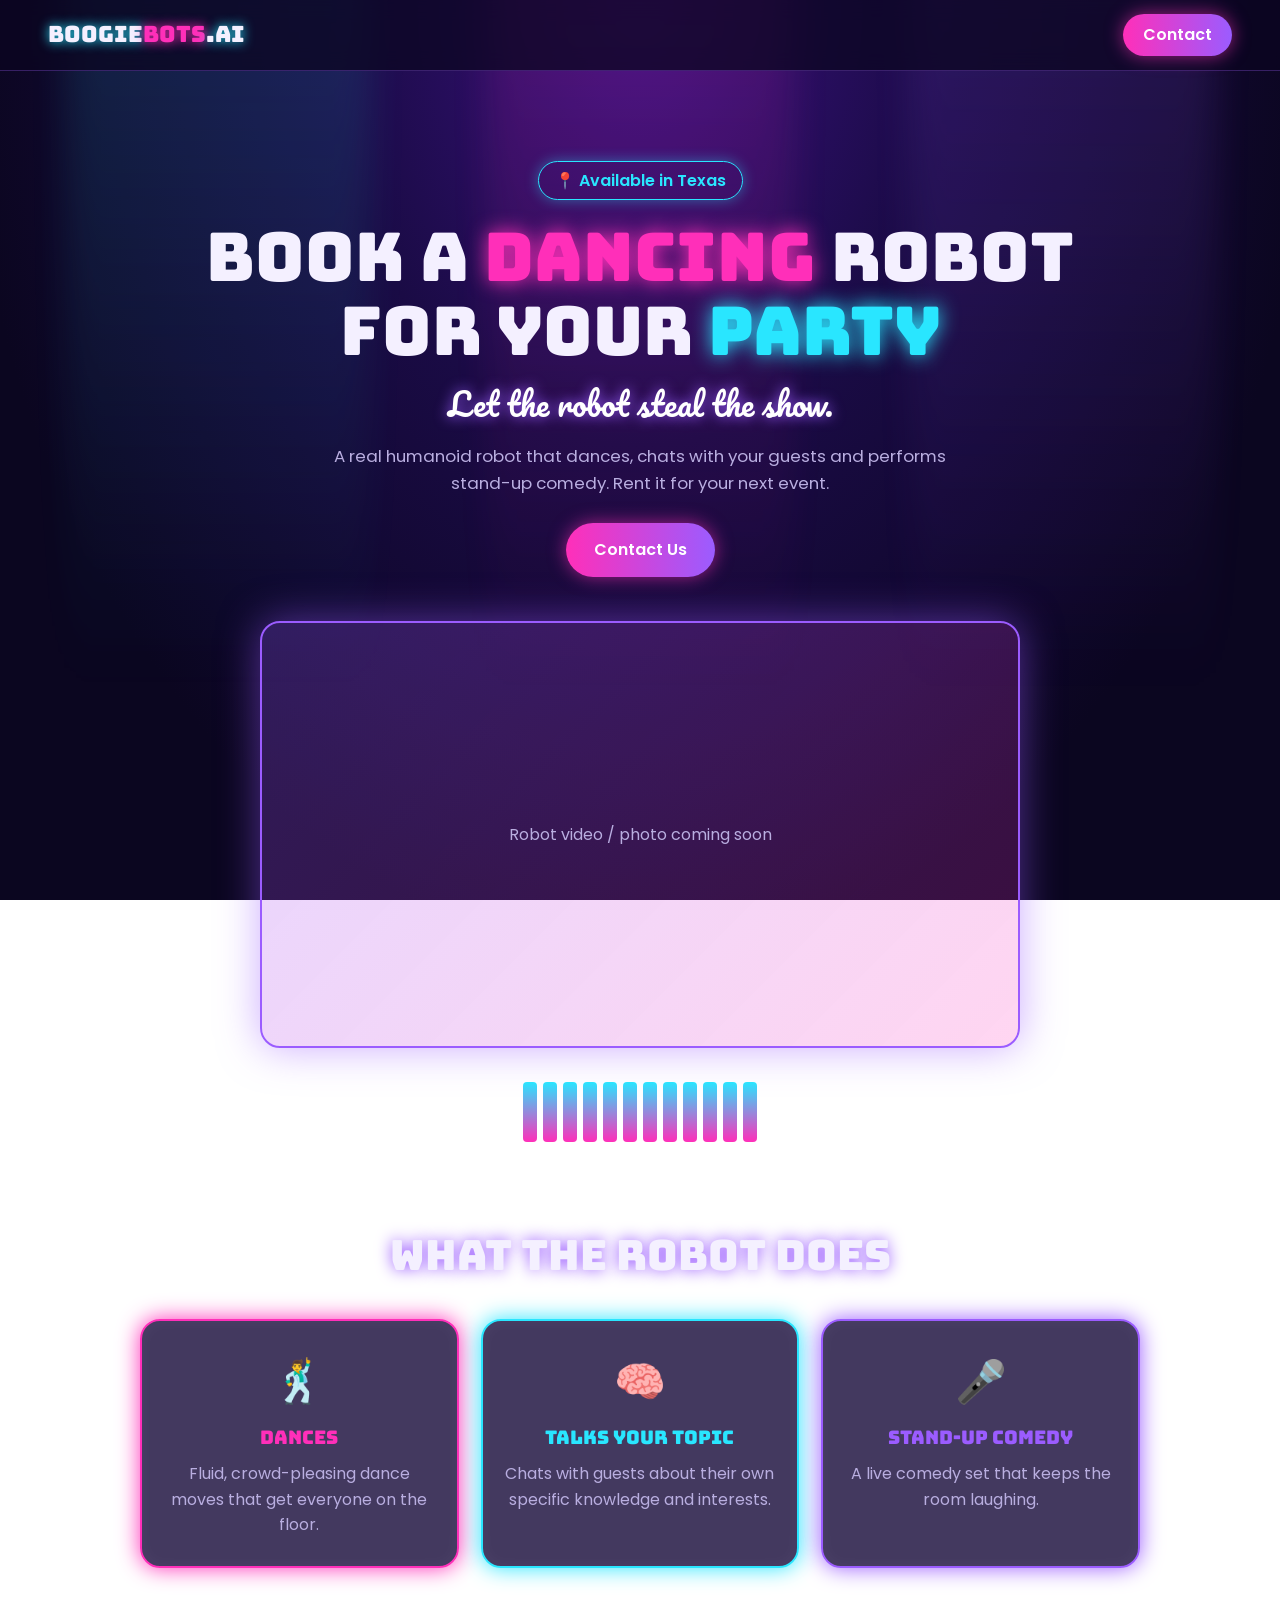
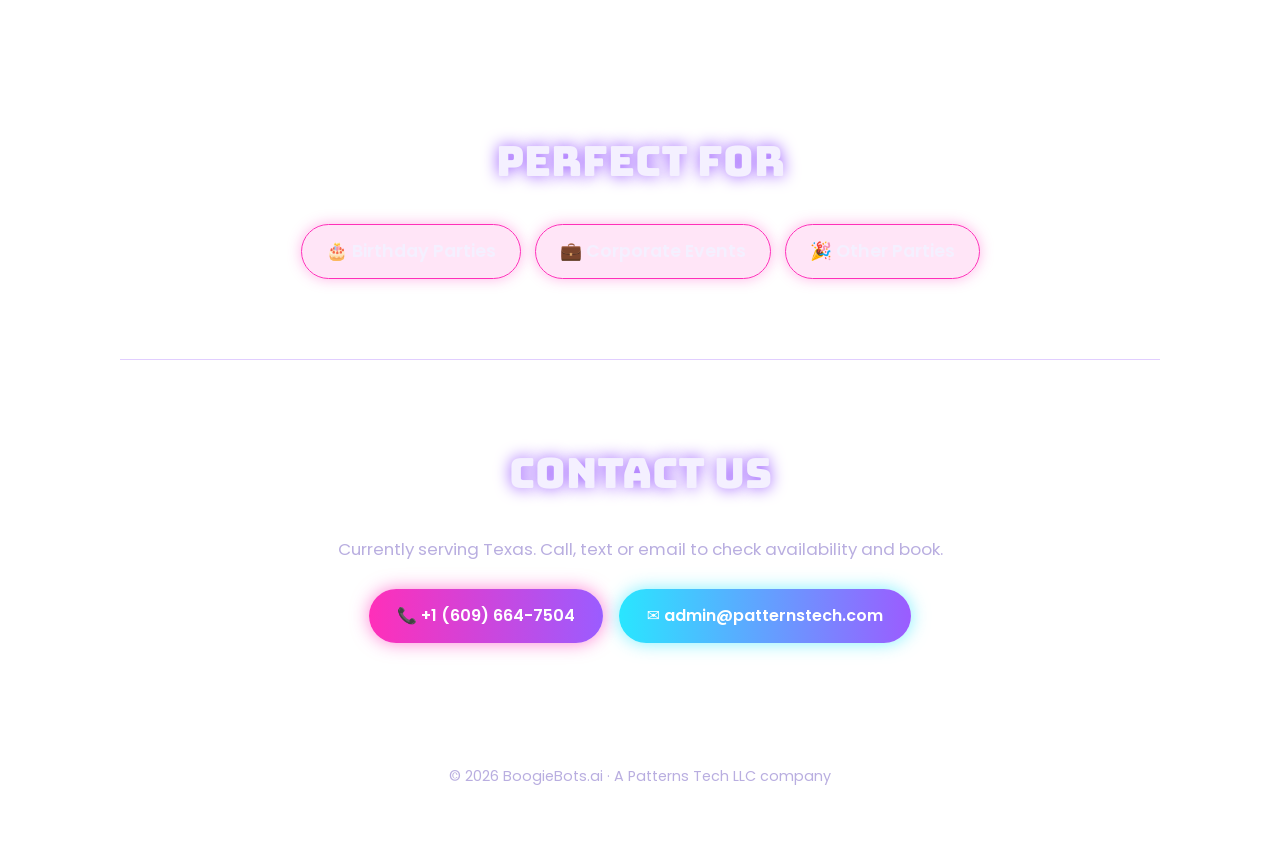
==== index.html @ 760fd8d2 "Initial BoogieBots.ai landing page Co-authored-by: Copilot <223556219+Copilot@users.noreply.github.c" ====
<!DOCTYPE html>
<html lang="en">
<head>
  <meta charset="utf-8">
  <meta name="viewport" content="width=device-width, initial-scale=1">
  <title>BoogieBots.ai | Dancing Robot Rentals in Texas</title>
  <meta name="description" content="Rent a dancing, talking, stand-up comedy robot for birthday parties, corporate events and other parties in Texas.">
  <meta name="theme-color" content="#0b0620">
  <link rel="preconnect" href="https://fonts.googleapis.com">
  <link rel="preconnect" href="https://fonts.gstatic.com" crossorigin>
  <link href="https://fonts.googleapis.com/css2?family=Bungee&family=Pacifico&family=Poppins:wght@400;600&display=swap" rel="stylesheet">
  <link rel="stylesheet" href="css/styles.css">
</head>
<body>
  <div class="beams" aria-hidden="true"><span></span><span></span><span></span></div>

  <header class="topbar">
    <a class="logo" href="#top">Boogie<span>Bots</span>.ai</a>
    <a class="btn btn-small" href="#contact">Contact</a>
  </header>

  <main id="top">
    <section class="hero">
      <p class="badge">&#128205; Available in Texas</p>
      <h1>Book a <span class="glow-pink">Dancing</span> Robot for Your <span class="glow-cyan">Party</span></h1>
      <p class="script">Let the robot steal the show.</p>
      <p class="sub">A real humanoid robot that dances, chats with your guests and performs stand-up comedy. Rent it for your next event.</p>
      <a class="btn" href="#contact">Contact Us</a>

      <div class="media-frame" id="hero-media">
        <div class="placeholder">Robot video / photo coming soon</div>
      </div>
      <div class="eq" aria-hidden="true"><i></i><i></i><i></i><i></i><i></i><i></i><i></i><i></i><i></i><i></i><i></i><i></i></div>
    </section>

    <section class="section" id="features">
      <h2>What the Robot Does</h2>
      <div class="cards">
        <article class="card pink">
          <div class="icon">&#128378;</div>
          <h3>Dances</h3>
          <p>Fluid, crowd-pleasing dance moves that get everyone on the floor.</p>
        </article>
        <article class="card cyan">
          <div class="icon">&#129504;</div>
          <h3>Talks Your Topic</h3>
          <p>Chats with guests about their own specific knowledge and interests.</p>
        </article>
        <article class="card purple">
          <div class="icon">&#127908;</div>
          <h3>Stand-Up Comedy</h3>
          <p>A live comedy set that keeps the room laughing.</p>
        </article>
      </div>
    </section>

    <section class="section" id="events">
      <h2>Perfect For</h2>
      <ul class="pills">
        <li>&#127874; Birthday Parties</li>
        <li>&#128188; Corporate Events</li>
        <li>&#127881; Other Parties</li>
      </ul>
    </section>

    <!-- Future sections: remove "hidden" to enable -->
    <section class="section" id="videos" hidden>
      <h2>Videos</h2>
    </section>
    <section class="section" id="gallery" hidden>
      <h2>Gallery</h2>
    </section>
    <section class="section" id="packages" hidden>
      <h2>Packages</h2>
    </section>

    <section class="section contact" id="contact">
      <h2>Contact Us</h2>
      <p class="sub">Currently serving Texas. Call, text or email to check availability and book.</p>
      <div class="contact-links">
        <a class="btn" href="tel:+16096647504">&#128222; +1 (609) 664-7504</a>
        <a class="btn btn-alt" href="mailto:admin@patternstech.com">&#9993;&#65039; admin@patternstech.com</a>
      </div>
    </section>
  </main>

  <footer>
    <p>&copy; <span id="year">2026</span> BoogieBots.ai &middot; A Patterns Tech LLC company</p>
  </footer>
  <script src="js/main.js"></script>
</body>
</html>
---- css/styles.css ----
:root {
  --bg: #0b0620;
  --bg2: #1a0b45;
  --pink: #ff2fb9;
  --cyan: #29e6ff;
  --purple: #9b5cff;
  --text: #f4f0ff;
  --muted: #b9aee0;
}
* { box-sizing: border-box; }
html { scroll-behavior: smooth; }
body {
  margin: 0;
  font-family: "Poppins", system-ui, sans-serif;
  color: var(--text);
  background: radial-gradient(ellipse at 50% 0%, #3a1180 0%, var(--bg2) 35%, var(--bg) 75%) fixed;
  line-height: 1.6;
  overflow-x: hidden;
}
[hidden] { display: none !important; }
a { color: inherit; }

.beams { position: fixed; inset: 0; pointer-events: none; z-index: 0; overflow: hidden; }
.beams span {
  position: absolute; top: -20%; width: 24vw; height: 140%;
  background: linear-gradient(180deg, rgba(41,230,255,.25), transparent 70%);
  filter: blur(18px); transform-origin: top center; opacity: .6;
  animation: sweep 7s ease-in-out infinite alternate;
}
.beams span:nth-child(1) { left: 5%; }
.beams span:nth-child(2) { left: 38%; background: linear-gradient(180deg, rgba(255,47,185,.28), transparent 70%); animation-delay: -2s; }
.beams span:nth-child(3) { right: 5%; background: linear-gradient(180deg, rgba(155,92,255,.3), transparent 70%); animation-delay: -4s; }
@keyframes sweep { from { transform: rotate(-18deg); } to { transform: rotate(18deg); } }

.topbar, main, footer { position: relative; z-index: 1; }
.topbar {
  display: flex; justify-content: space-between; align-items: center;
  padding: 14px clamp(16px, 5vw, 48px);
  position: sticky; top: 0; z-index: 10;
  background: rgba(11, 6, 32, .75); backdrop-filter: blur(10px);
  border-bottom: 1px solid rgba(155, 92, 255, .3);
}
.logo { font-family: "Bungee", sans-serif; font-size: 1.4rem; text-decoration: none; text-shadow: 0 0 12px var(--cyan); }
.logo span { color: var(--pink); text-shadow: 0 0 12px var(--pink); }

.btn {
  display: inline-block; padding: 14px 28px; border-radius: 999px; text-decoration: none;
  font-weight: 600; color: #fff; text-align: center;
  background: linear-gradient(90deg, var(--pink), var(--purple));
  box-shadow: 0 0 18px rgba(255, 47, 185, .6);
  transition: transform .2s, box-shadow .2s;
}
.btn:hover, .btn:focus-visible { transform: translateY(-2px) scale(1.03); box-shadow: 0 0 30px rgba(255, 47, 185, .9); }
.btn-alt { background: linear-gradient(90deg, var(--cyan), var(--purple)); box-shadow: 0 0 18px rgba(41, 230, 255, .6); }
.btn-alt:hover, .btn-alt:focus-visible { box-shadow: 0 0 30px rgba(41, 230, 255, .9); }
.btn-small { padding: 8px 20px; }

.hero { text-align: center; padding: clamp(40px, 8vw, 90px) 20px 0; max-width: 980px; margin: 0 auto; }
.badge {
  display: inline-block; margin: 0 0 20px; padding: 6px 16px; border-radius: 999px;
  border: 1px solid var(--cyan); color: var(--cyan); font-weight: 600;
  box-shadow: 0 0 14px rgba(41, 230, 255, .4);
}
h1 {
  font-family: "Bungee", sans-serif; font-weight: 400; margin: 0 0 10px;
  font-size: clamp(2rem, 7vw, 4.2rem); line-height: 1.1; text-transform: uppercase;
}
.glow-pink { color: var(--pink); text-shadow: 0 0 20px var(--pink); }
.glow-cyan { color: var(--cyan); text-shadow: 0 0 20px var(--cyan); }
.script { font-family: "Pacifico", cursive; font-size: clamp(1.3rem, 4vw, 2rem); margin: 0 0 14px; color: #fff; text-shadow: 0 0 14px var(--purple); }
.sub { color: var(--muted); max-width: 620px; margin: 0 auto 26px; font-size: 1.05rem; }

.media-frame {
  margin: 44px auto 0; max-width: 760px; aspect-ratio: 16 / 9; border-radius: 20px; overflow: hidden;
  border: 2px solid var(--purple);
  background: linear-gradient(135deg, rgba(155, 92, 255, .25), rgba(255, 47, 185, .2));
  box-shadow: 0 0 40px rgba(155, 92, 255, .5);
  display: grid; place-items: center;
}
.media-frame img, .media-frame video { width: 100%; height: 100%; object-fit: cover; }
.placeholder { color: var(--muted); padding: 20px; }

.eq { display: flex; justify-content: center; align-items: flex-end; gap: 6px; height: 60px; margin-top: 34px; }
.eq i {
  width: clamp(8px, 2vw, 14px); height: 100%; border-radius: 4px; transform-origin: bottom;
  background: linear-gradient(180deg, var(--cyan), var(--pink));
  animation: bounce 1s ease-in-out infinite alternate;
}
.eq i:nth-child(odd) { animation-duration: .7s; }
.eq i:nth-child(3n) { animation-duration: 1.3s; }
.eq i:nth-child(2n) { animation-delay: -.4s; }
@keyframes bounce { from { transform: scaleY(.15); } to { transform: scaleY(1); } }

.section { max-width: 1040px; margin: 0 auto; padding: clamp(44px, 7vw, 80px) 20px; text-align: center; }
h2 {
  font-family: "Bungee", sans-serif; font-weight: 400; font-size: clamp(1.6rem, 5vw, 2.6rem);
  margin: 0 0 30px; text-shadow: 0 0 16px var(--purple);
}
.cards { display: grid; grid-template-columns: repeat(auto-fit, minmax(240px, 1fr)); gap: 22px; }
.card {
  padding: 28px 22px; border-radius: 20px; background: rgba(20, 8, 55, .8);
  border: 2px solid var(--c); box-shadow: 0 0 22px var(--c), inset 0 0 18px rgba(255, 255, 255, .04);
  transition: transform .25s;
}
.card:hover { transform: translateY(-6px); }
.card.pink { --c: var(--pink); }
.card.cyan { --c: var(--cyan); }
.card.purple { --c: var(--purple); }
.card .icon { font-size: 2.6rem; }
.card h3 { margin: 8px 0; font-family: "Bungee", sans-serif; font-weight: 400; color: var(--c); }
.card p { margin: 0; color: var(--muted); }

.pills { list-style: none; padding: 0; margin: 0; display: flex; flex-wrap: wrap; justify-content: center; gap: 14px; }
.pills li {
  padding: 12px 24px; border-radius: 999px; font-weight: 600; font-size: 1.1rem;
  background: rgba(255, 47, 185, .12); border: 1px solid var(--pink); box-shadow: 0 0 14px rgba(255, 47, 185, .35);
}

.contact { border-top: 1px solid rgba(155, 92, 255, .3); }
.contact-links { display: flex; flex-wrap: wrap; justify-content: center; gap: 16px; }

footer { text-align: center; padding: 28px 20px 40px; color: var(--muted); font-size: .9rem; }

@media (max-width: 480px) {
  .btn:not(.btn-small) { width: 100%; }
  .contact-links { flex-direction: column; }
}
@media (prefers-reduced-motion: reduce) {
  *, *::before, *::after { animation: none !important; transition: none !important; scroll-behavior: auto !important; }
}
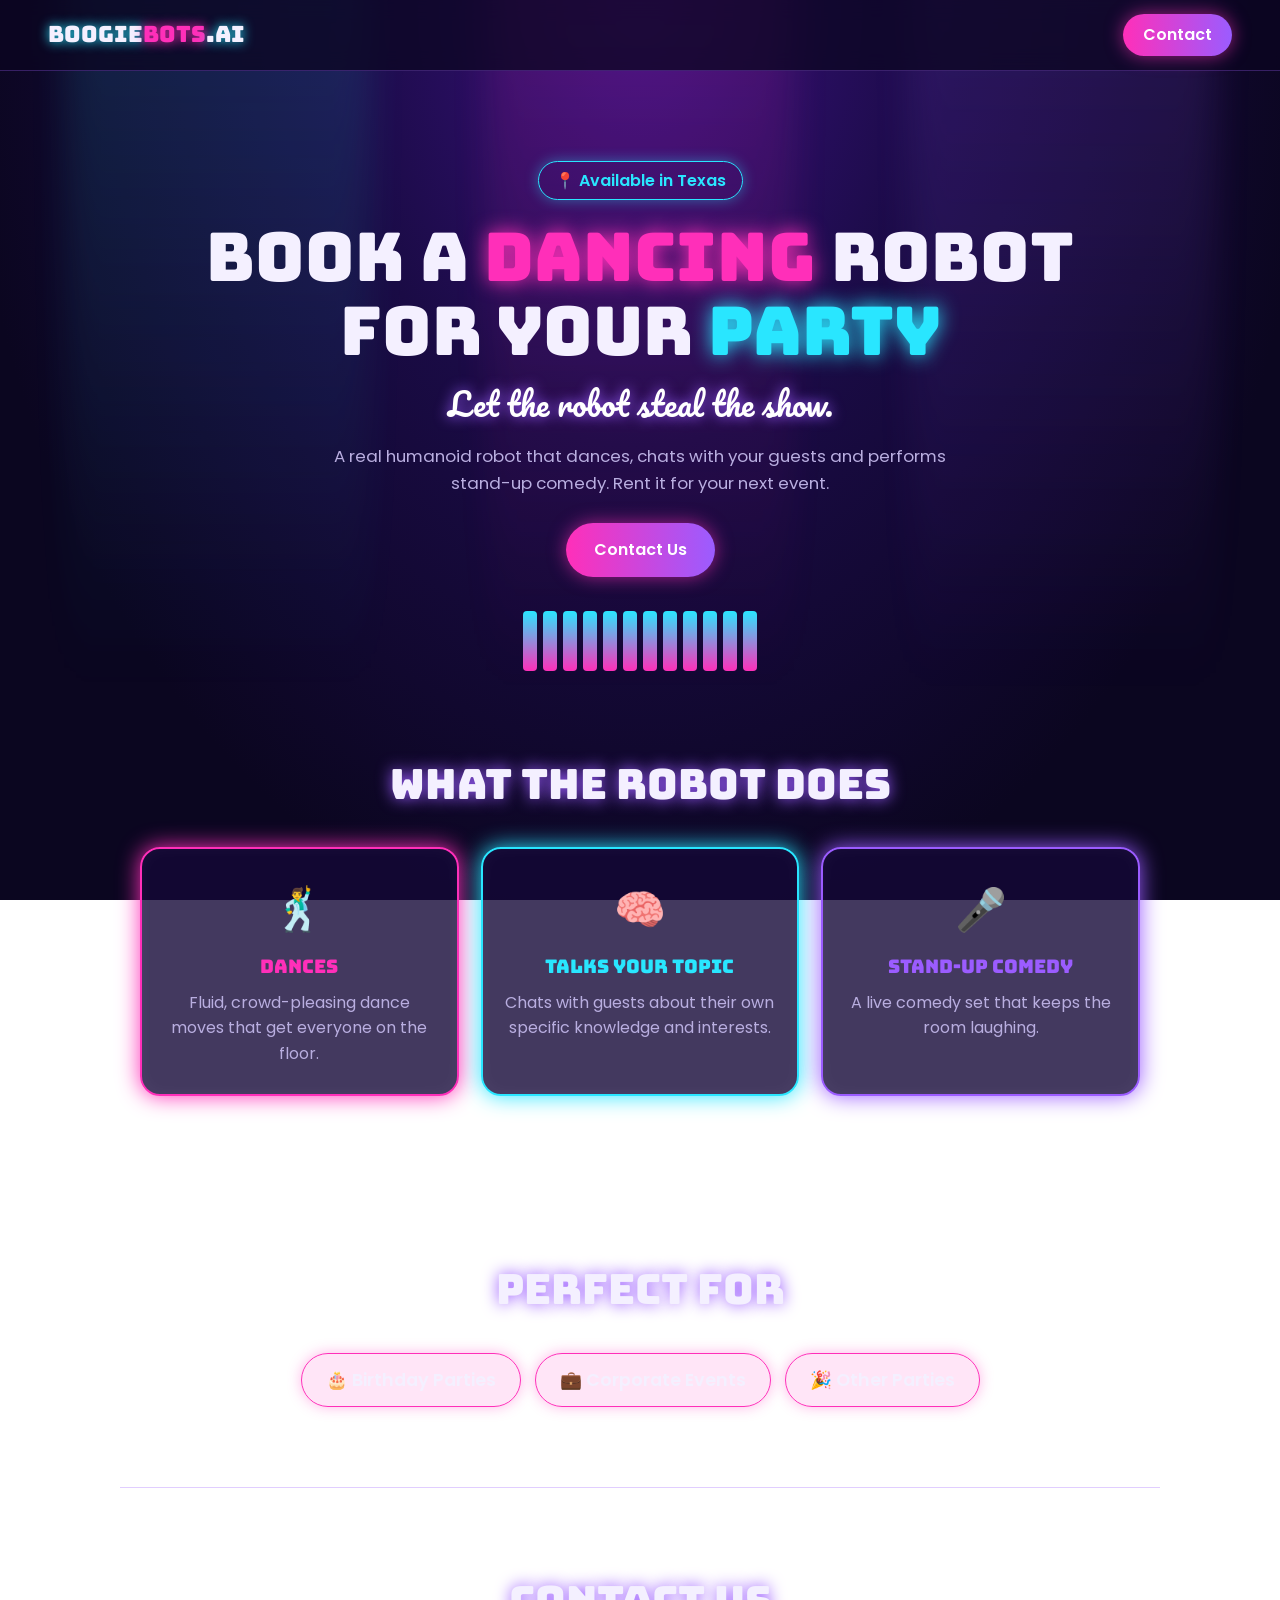
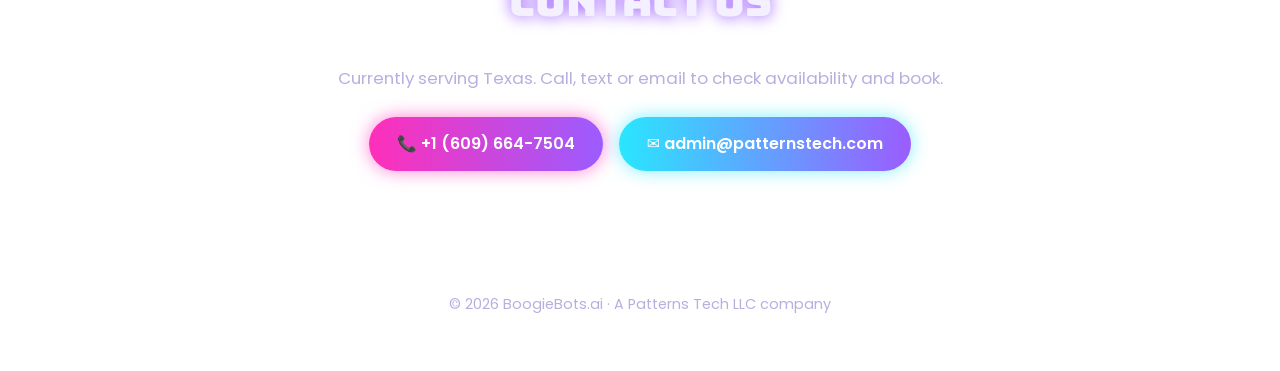
==== commit ac6a801a: "Remove media placeholder Co-authored-by: Copilot <223556219+Copilot@users.noreply.github.com>" ====
--- a/index.html
+++ b/index.html
@@ -27,9 +27,6 @@
       <p class="sub">A real humanoid robot that dances, chats with your guests and performs stand-up comedy. Rent it for your next event.</p>
       <a class="btn" href="#contact">Contact Us</a>
 
-      <div class="media-frame" id="hero-media">
-        <div class="placeholder">Robot video / photo coming soon</div>
-      </div>
       <div class="eq" aria-hidden="true"><i></i><i></i><i></i><i></i><i></i><i></i><i></i><i></i><i></i><i></i><i></i><i></i></div>
     </section>
 
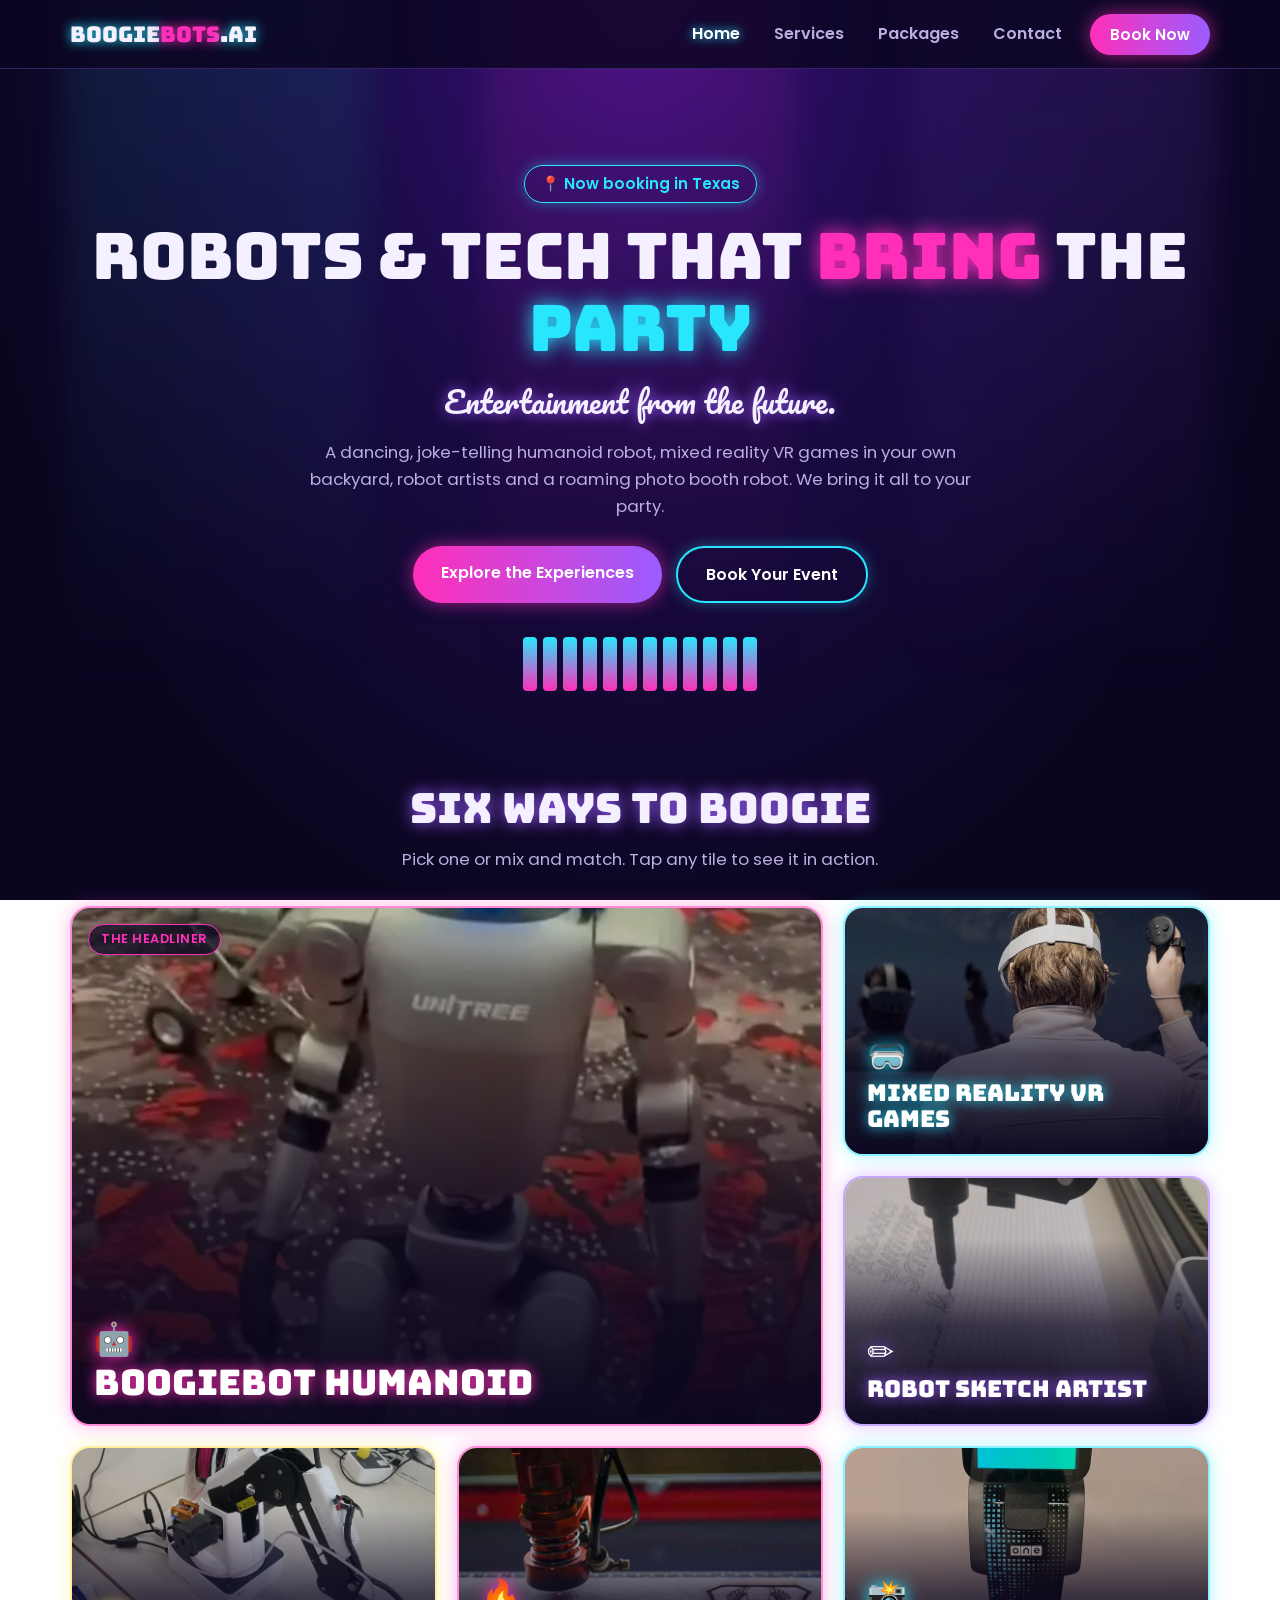
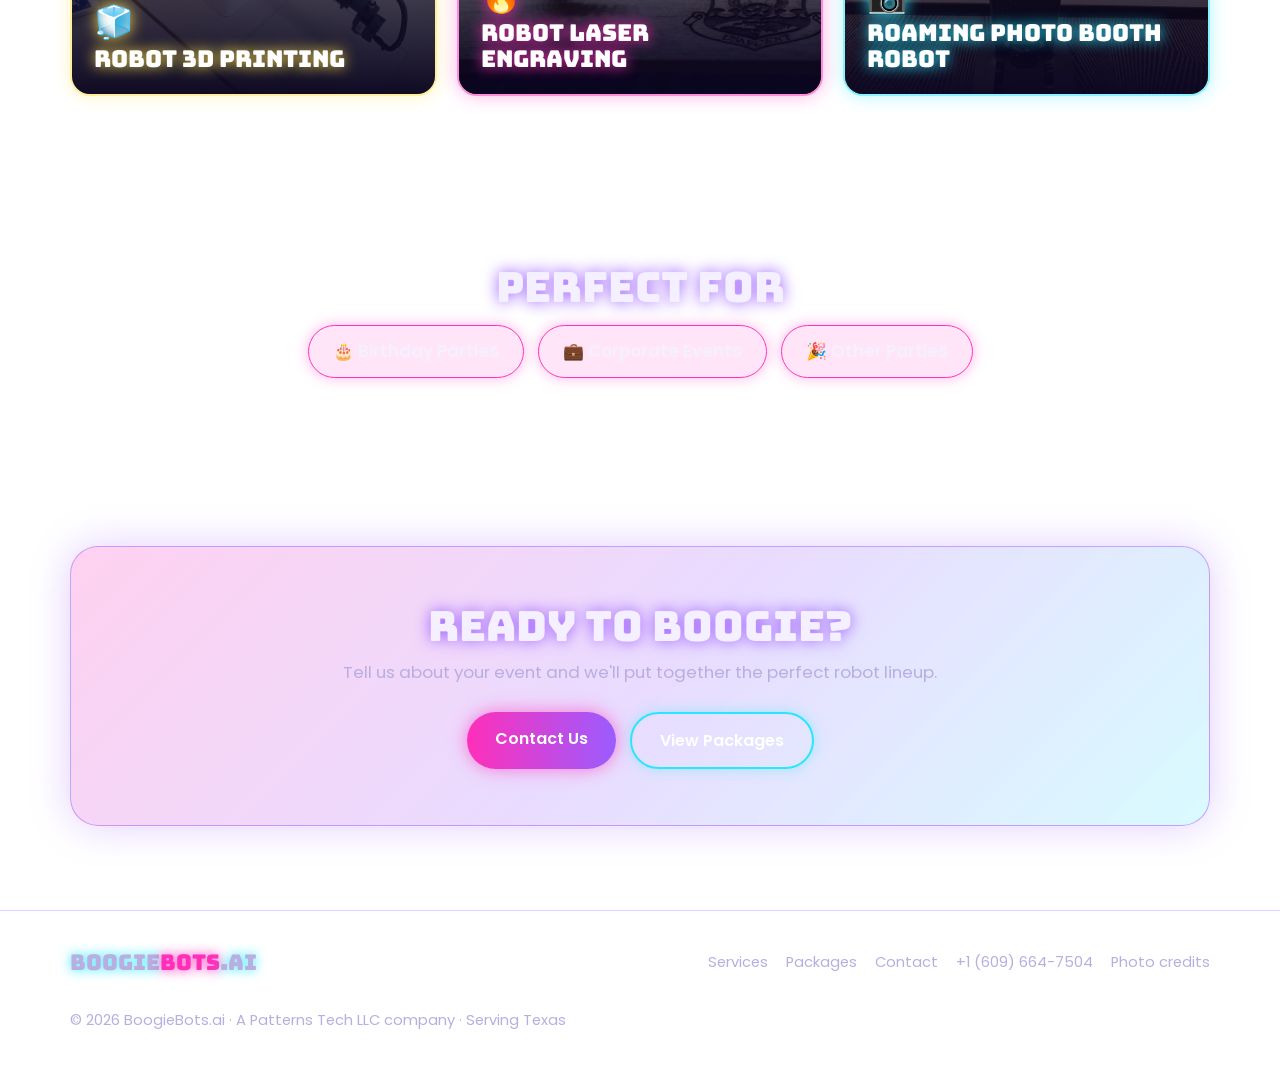
==== commit a2567e58: "Redesign: six service tiles, services, packages and contact pages Co-authored-by: Copilot <223556219" ====
--- a/index.html
+++ b/index.html
@@ -3,87 +3,157 @@
 <head>
   <meta charset="utf-8">
   <meta name="viewport" content="width=device-width, initial-scale=1">
-  <title>BoogieBots.ai | Dancing Robot Rentals in Texas</title>
-  <meta name="description" content="Rent a dancing, talking, stand-up comedy robot for birthday parties, corporate events and other parties in Texas.">
+  <title>BoogieBots.ai | Robot &amp; Tech Entertainment for Parties in Texas</title>
+  <meta name="description" content="BoogieBots brings robots and tech to your party: a dancing, comedy humanoid robot, mixed reality VR games, robot sketch artist, 3D printing, laser engraving and a roaming photo booth robot. Serving Texas.">
   <meta name="theme-color" content="#0b0620">
+  <meta property="og:title" content="BoogieBots.ai | Robot &amp; Tech Party Entertainment">
+  <meta property="og:description" content="Dancing humanoid robot, mixed reality VR, robot art and a roaming photo booth robot for parties and events in Texas.">
+  <meta property="og:image" content="/assets/images/humanoid-2.webp">
   <link rel="preconnect" href="https://fonts.googleapis.com">
   <link rel="preconnect" href="https://fonts.gstatic.com" crossorigin>
   <link href="https://fonts.googleapis.com/css2?family=Bungee&family=Pacifico&family=Poppins:wght@400;600&display=swap" rel="stylesheet">
-  <link rel="stylesheet" href="css/styles.css">
+  <link rel="stylesheet" href="/css/styles.css">
 </head>
 <body>
   <div class="beams" aria-hidden="true"><span></span><span></span><span></span></div>
 
   <header class="topbar">
-    <a class="logo" href="#top">Boogie<span>Bots</span>.ai</a>
-    <a class="btn btn-small" href="#contact">Contact</a>
+    <div class="wrap">
+      <a class="logo" href="/">Boogie<span>Bots</span>.ai</a>
+      <button class="menu-toggle" aria-label="Menu" aria-expanded="false" aria-controls="site-nav"><span></span></button>
+      <nav class="nav" id="site-nav" aria-label="Main">
+        <a href="/" aria-current="page">Home</a>
+        <a href="/services.html">Services</a>
+        <a href="/packages.html">Packages</a>
+        <a href="/contact.html">Contact</a>
+        <a class="btn btn-small" href="/contact.html">Book Now</a>
+      </nav>
+    </div>
   </header>
 
-  <main id="top">
+  <main>
     <section class="hero">
-      <p class="badge">&#128205; Available in Texas</p>
-      <h1>Book a <span class="glow-pink">Dancing</span> Robot for Your <span class="glow-cyan">Party</span></h1>
-      <p class="script">Let the robot steal the show.</p>
-      <p class="sub">A real humanoid robot that dances, chats with your guests and performs stand-up comedy. Rent it for your next event.</p>
-      <a class="btn" href="#contact">Contact Us</a>
-
+      <p class="badge">&#128205; Now booking in Texas</p>
+      <h1>Robots &amp; Tech That <span class="glow-pink">Bring</span> the <span class="glow-cyan">Party</span></h1>
+      <p class="script">Entertainment from the future.</p>
+      <p class="sub">A dancing, joke-telling humanoid robot, mixed reality VR games in your own backyard, robot artists and a roaming photo booth robot. We bring it all to your party.</p>
+      <div class="btn-row">
+        <a class="btn" href="#experiences">Explore the Experiences</a>
+        <a class="btn btn-ghost" href="/contact.html">Book Your Event</a>
+      </div>
       <div class="eq" aria-hidden="true"><i></i><i></i><i></i><i></i><i></i><i></i><i></i><i></i><i></i><i></i><i></i><i></i></div>
     </section>
 
-    <section class="section" id="features">
-      <h2>What the Robot Does</h2>
-      <div class="cards">
-        <article class="card pink">
-          <div class="icon">&#128378;</div>
-          <h3>Dances</h3>
-          <p>Fluid, crowd-pleasing dance moves that get everyone on the floor.</p>
-        </article>
-        <article class="card cyan">
-          <div class="icon">&#129504;</div>
-          <h3>Talks Your Topic</h3>
-          <p>Chats with guests about their own specific knowledge and interests.</p>
-        </article>
-        <article class="card purple">
-          <div class="icon">&#127908;</div>
-          <h3>Stand-Up Comedy</h3>
-          <p>A live comedy set that keeps the room laughing.</p>
-        </article>
+    <section class="section" id="experiences">
+      <div class="wrap">
+        <div class="section-head">
+          <h2>Six Ways to Boogie</h2>
+          <p class="sub">Pick one or mix and match. Tap any tile to see it in action.</p>
+        </div>
+
+        <div class="tiles">
+          <a class="tile feature pink" href="/services.html#humanoid">
+            <img src="/assets/images/humanoid-1.webp" alt="Unitree G1 humanoid robot at an event" loading="eager">
+            <span class="tag">THE HEADLINER</span>
+            <div class="icon" aria-hidden="true">&#129302;</div>
+            <h3>BoogieBot Humanoid</h3>
+            <div class="reveal"><div>
+              <p>Our Unitree G1 humanoid robot dances, performs stand-up comedy and chats with your guests about whatever they love.</p>
+              <span class="more">See details &rarr;</span>
+            </div></div>
+          </a>
+
+          <a class="tile cyan" href="/services.html#vr">
+            <img src="/assets/images/vr-1.webp" alt="Person playing a VR game with a headset and controller" loading="lazy">
+            <div class="icon" aria-hidden="true">&#129405;</div>
+            <h3>Mixed Reality VR Games</h3>
+            <div class="reveal"><div>
+              <p>We map your home or backyard so guests play mixed reality games right where the party is.</p>
+              <span class="more">See details &rarr;</span>
+            </div></div>
+          </a>
+
+          <a class="tile purple" href="/services.html#sketch">
+            <img src="/assets/images/sketch-1.webp" alt="Robotic arm drawing with a pen" loading="lazy">
+            <div class="icon" aria-hidden="true">&#9999;&#65039;</div>
+            <h3>Robot Sketch Artist</h3>
+            <div class="reveal"><div>
+              <p>A robotic arm draws sketches live, giving guests a keepsake to take home.</p>
+              <span class="more">See details &rarr;</span>
+            </div></div>
+          </a>
+
+          <a class="tile yellow" href="/services.html#print">
+            <img src="/assets/images/print-1.webp" alt="Robotic arm fitted with a 3D printing head" loading="lazy">
+            <div class="icon" aria-hidden="true">&#129482;</div>
+            <h3>Robot 3D Printing</h3>
+            <div class="reveal"><div>
+              <p>Watch a robot arm 3D-print fun party souvenirs layer by layer.</p>
+              <span class="more">See details &rarr;</span>
+            </div></div>
+          </a>
+
+          <a class="tile pink" href="/services.html#laser">
+            <img src="/assets/images/laser-1.webp" alt="Laser engraving a design into wood" loading="lazy">
+            <div class="icon" aria-hidden="true">&#128293;</div>
+            <h3>Robot Laser Engraving</h3>
+            <div class="reveal"><div>
+              <p>Personalized names, dates and designs laser-engraved into party favors on the spot.</p>
+              <span class="more">See details &rarr;</span>
+            </div></div>
+          </a>
+
+          <a class="tile cyan" href="/services.html#photobooth">
+            <img src="/assets/images/booth-1.webp" alt="Service robot with a touch screen" loading="lazy">
+            <div class="icon" aria-hidden="true">&#128248;</div>
+            <h3>Roaming Photo Booth Robot</h3>
+            <div class="reveal"><div>
+              <p>A friendly robot roams the party snapping photos of your guests.</p>
+              <span class="more">See details &rarr;</span>
+            </div></div>
+          </a>
+        </div>
       </div>
     </section>
 
     <section class="section" id="events">
-      <h2>Perfect For</h2>
-      <ul class="pills">
-        <li>&#127874; Birthday Parties</li>
-        <li>&#128188; Corporate Events</li>
-        <li>&#127881; Other Parties</li>
-      </ul>
+      <div class="wrap" style="text-align:center">
+        <h2>Perfect For</h2>
+        <ul class="pills">
+          <li>&#127874; Birthday Parties</li>
+          <li>&#128188; Corporate Events</li>
+          <li>&#127881; Other Parties</li>
+        </ul>
+      </div>
     </section>
 
-    <!-- Future sections: remove "hidden" to enable -->
-    <section class="section" id="videos" hidden>
-      <h2>Videos</h2>
-    </section>
-    <section class="section" id="gallery" hidden>
-      <h2>Gallery</h2>
-    </section>
-    <section class="section" id="packages" hidden>
-      <h2>Packages</h2>
-    </section>
-
-    <section class="section contact" id="contact">
-      <h2>Contact Us</h2>
-      <p class="sub">Currently serving Texas. Call, text or email to check availability and book.</p>
-      <div class="contact-links">
-        <a class="btn" href="tel:+16096647504">&#128222; +1 (609) 664-7504</a>
-        <a class="btn btn-alt" href="mailto:admin@patternstech.com">&#9993;&#65039; admin@patternstech.com</a>
+    <section class="section">
+      <div class="wrap">
+        <div class="cta">
+          <h2>Ready to Boogie?</h2>
+          <p class="sub">Tell us about your event and we'll put together the perfect robot lineup.</p>
+          <div class="btn-row">
+            <a class="btn" href="/contact.html">Contact Us</a>
+            <a class="btn btn-ghost" href="/packages.html">View Packages</a>
+          </div>
+        </div>
       </div>
     </section>
   </main>
 
   <footer>
-    <p>&copy; <span id="year">2026</span> BoogieBots.ai &middot; A Patterns Tech LLC company</p>
+    <div class="wrap">
+      <a class="logo" href="/">Boogie<span>Bots</span>.ai</a>
+      <nav aria-label="Footer">
+        <a href="/services.html">Services</a>
+        <a href="/packages.html">Packages</a>
+        <a href="/contact.html">Contact</a>
+        <a href="tel:+16096647504">+1 (609) 664-7504</a>
+        <a href="/services.html#credits">Photo credits</a>
+      </nav>
+      <p>&copy; <span data-year>2026</span> BoogieBots.ai &middot; A Patterns Tech LLC company &middot; Serving Texas</p>
+    </div>
   </footer>
-  <script src="js/main.js"></script>
+  <script src="/js/main.js"></script>
 </body>
 </html>
--- a/css/styles.css
+++ b/css/styles.css
@@ -1,14 +1,18 @@
 :root {
   --bg: #0b0620;
   --bg2: #1a0b45;
+  --panel: rgba(20, 8, 55, .82);
   --pink: #ff2fb9;
   --cyan: #29e6ff;
   --purple: #9b5cff;
+  --yellow: #ffe14d;
   --text: #f4f0ff;
   --muted: #b9aee0;
+  --radius: 20px;
+  --max: 1180px;
 }
 * { box-sizing: border-box; }
-html { scroll-behavior: smooth; }
+html { scroll-behavior: smooth; scroll-padding-top: 80px; }
 body {
   margin: 0;
   font-family: "Poppins", system-ui, sans-serif;
@@ -17,35 +21,61 @@
   line-height: 1.6;
   overflow-x: hidden;
 }
+img { max-width: 100%; display: block; }
+a { color: inherit; }
 [hidden] { display: none !important; }
-a { color: inherit; }
-
+.wrap { max-width: var(--max); margin: 0 auto; padding: 0 20px; }
+.sr-only { position: absolute; width: 1px; height: 1px; overflow: hidden; clip: rect(0 0 0 0); white-space: nowrap; }
+
+/* Stage-light beams */
 .beams { position: fixed; inset: 0; pointer-events: none; z-index: 0; overflow: hidden; }
 .beams span {
   position: absolute; top: -20%; width: 24vw; height: 140%;
-  background: linear-gradient(180deg, rgba(41,230,255,.25), transparent 70%);
-  filter: blur(18px); transform-origin: top center; opacity: .6;
+  background: linear-gradient(180deg, rgba(41,230,255,.22), transparent 70%);
+  filter: blur(18px); transform-origin: top center; opacity: .55;
   animation: sweep 7s ease-in-out infinite alternate;
 }
 .beams span:nth-child(1) { left: 5%; }
-.beams span:nth-child(2) { left: 38%; background: linear-gradient(180deg, rgba(255,47,185,.28), transparent 70%); animation-delay: -2s; }
-.beams span:nth-child(3) { right: 5%; background: linear-gradient(180deg, rgba(155,92,255,.3), transparent 70%); animation-delay: -4s; }
+.beams span:nth-child(2) { left: 38%; background: linear-gradient(180deg, rgba(255,47,185,.25), transparent 70%); animation-delay: -2s; }
+.beams span:nth-child(3) { right: 5%; background: linear-gradient(180deg, rgba(155,92,255,.28), transparent 70%); animation-delay: -4s; }
 @keyframes sweep { from { transform: rotate(-18deg); } to { transform: rotate(18deg); } }
-
-.topbar, main, footer { position: relative; z-index: 1; }
+main, footer { position: relative; z-index: 1; }
+
+/* Header / nav */
 .topbar {
-  display: flex; justify-content: space-between; align-items: center;
-  padding: 14px clamp(16px, 5vw, 48px);
-  position: sticky; top: 0; z-index: 10;
-  background: rgba(11, 6, 32, .75); backdrop-filter: blur(10px);
+  position: sticky; top: 0; z-index: 20;
+  background: rgba(11, 6, 32, .8); backdrop-filter: blur(10px);
   border-bottom: 1px solid rgba(155, 92, 255, .3);
 }
-.logo { font-family: "Bungee", sans-serif; font-size: 1.4rem; text-decoration: none; text-shadow: 0 0 12px var(--cyan); }
+.topbar .wrap { display: flex; align-items: center; justify-content: space-between; gap: 16px; min-height: 68px; }
+.logo { font-family: "Bungee", sans-serif; font-size: 1.35rem; text-decoration: none; white-space: nowrap; text-shadow: 0 0 12px var(--cyan); }
 .logo span { color: var(--pink); text-shadow: 0 0 12px var(--pink); }
-
+.nav { display: flex; align-items: center; gap: 6px; }
+.nav a:not(.btn) {
+  text-decoration: none; font-weight: 600; padding: 8px 14px; border-radius: 999px; color: var(--muted);
+  transition: color .2s, background .2s;
+}
+.nav a:not(.btn):hover, .nav a:not(.btn):focus-visible { color: #fff; background: rgba(155, 92, 255, .2); }
+.nav a[aria-current="page"] { color: #fff; text-shadow: 0 0 10px var(--cyan); }
+.nav .btn { margin-left: 8px; }
+.menu-toggle {
+  display: none; background: none; border: 1px solid rgba(155, 92, 255, .6); border-radius: 12px;
+  width: 46px; height: 42px; cursor: pointer; padding: 0; color: #fff;
+}
+.menu-toggle span, .menu-toggle span::before, .menu-toggle span::after {
+  display: block; width: 22px; height: 2px; background: currentColor; margin: 0 auto; position: relative; transition: transform .25s, background .25s;
+}
+.menu-toggle span::before, .menu-toggle span::after { content: ""; position: absolute; left: 0; }
+.menu-toggle span::before { top: -7px; }
+.menu-toggle span::after { top: 7px; }
+.menu-open .menu-toggle span { background: transparent; }
+.menu-open .menu-toggle span::before { transform: translateY(7px) rotate(45deg); }
+.menu-open .menu-toggle span::after { transform: translateY(-7px) rotate(-45deg); }
+
+/* Buttons */
 .btn {
-  display: inline-block; padding: 14px 28px; border-radius: 999px; text-decoration: none;
-  font-weight: 600; color: #fff; text-align: center;
+  display: inline-block; padding: 14px 28px; border-radius: 999px; text-decoration: none; border: 0; cursor: pointer;
+  font: 600 1rem "Poppins", sans-serif; color: #fff; text-align: center;
   background: linear-gradient(90deg, var(--pink), var(--purple));
   box-shadow: 0 0 18px rgba(255, 47, 185, .6);
   transition: transform .2s, box-shadow .2s;
@@ -53,34 +83,29 @@
 .btn:hover, .btn:focus-visible { transform: translateY(-2px) scale(1.03); box-shadow: 0 0 30px rgba(255, 47, 185, .9); }
 .btn-alt { background: linear-gradient(90deg, var(--cyan), var(--purple)); box-shadow: 0 0 18px rgba(41, 230, 255, .6); }
 .btn-alt:hover, .btn-alt:focus-visible { box-shadow: 0 0 30px rgba(41, 230, 255, .9); }
-.btn-small { padding: 8px 20px; }
-
-.hero { text-align: center; padding: clamp(40px, 8vw, 90px) 20px 0; max-width: 980px; margin: 0 auto; }
-.badge {
-  display: inline-block; margin: 0 0 20px; padding: 6px 16px; border-radius: 999px;
-  border: 1px solid var(--cyan); color: var(--cyan); font-weight: 600;
-  box-shadow: 0 0 14px rgba(41, 230, 255, .4);
-}
-h1 {
-  font-family: "Bungee", sans-serif; font-weight: 400; margin: 0 0 10px;
-  font-size: clamp(2rem, 7vw, 4.2rem); line-height: 1.1; text-transform: uppercase;
-}
+.btn-ghost { background: transparent; border: 2px solid var(--cyan); box-shadow: 0 0 14px rgba(41, 230, 255, .35); }
+.btn-small { padding: 9px 20px; font-size: .95rem; }
+.btn-row { display: flex; flex-wrap: wrap; gap: 14px; justify-content: center; }
+
+/* Typography */
+h1, h2, h3 { font-family: "Bungee", sans-serif; font-weight: 400; line-height: 1.12; }
+h1 { font-size: clamp(2rem, 6.5vw, 4rem); margin: 0 0 12px; text-transform: uppercase; }
+h2 { font-size: clamp(1.6rem, 4.5vw, 2.6rem); margin: 0 0 14px; text-shadow: 0 0 16px var(--purple); }
 .glow-pink { color: var(--pink); text-shadow: 0 0 20px var(--pink); }
 .glow-cyan { color: var(--cyan); text-shadow: 0 0 20px var(--cyan); }
-.script { font-family: "Pacifico", cursive; font-size: clamp(1.3rem, 4vw, 2rem); margin: 0 0 14px; color: #fff; text-shadow: 0 0 14px var(--purple); }
-.sub { color: var(--muted); max-width: 620px; margin: 0 auto 26px; font-size: 1.05rem; }
-
-.media-frame {
-  margin: 44px auto 0; max-width: 760px; aspect-ratio: 16 / 9; border-radius: 20px; overflow: hidden;
-  border: 2px solid var(--purple);
-  background: linear-gradient(135deg, rgba(155, 92, 255, .25), rgba(255, 47, 185, .2));
-  box-shadow: 0 0 40px rgba(155, 92, 255, .5);
-  display: grid; place-items: center;
-}
-.media-frame img, .media-frame video { width: 100%; height: 100%; object-fit: cover; }
-.placeholder { color: var(--muted); padding: 20px; }
-
-.eq { display: flex; justify-content: center; align-items: flex-end; gap: 6px; height: 60px; margin-top: 34px; }
+.script { font-family: "Pacifico", cursive; font-size: clamp(1.25rem, 3.6vw, 1.9rem); margin: 0 0 14px; text-shadow: 0 0 14px var(--purple); }
+.sub { color: var(--muted); max-width: 680px; margin: 0 auto 26px; font-size: 1.05rem; }
+.badge {
+  display: inline-block; margin: 0 0 18px; padding: 6px 16px; border-radius: 999px;
+  border: 1px solid var(--cyan); color: var(--cyan); font-weight: 600; font-size: .95rem;
+  box-shadow: 0 0 14px rgba(41, 230, 255, .4);
+}
+
+/* Hero */
+.hero { text-align: center; padding: clamp(44px, 8vw, 96px) 20px 10px; }
+.page-hero { text-align: center; padding: clamp(40px, 7vw, 80px) 20px 10px; }
+.page-hero h1 { font-size: clamp(1.9rem, 5.5vw, 3.4rem); }
+.eq { display: flex; justify-content: center; align-items: flex-end; gap: 6px; height: 54px; margin: 34px 0 0; }
 .eq i {
   width: clamp(8px, 2vw, 14px); height: 100%; border-radius: 4px; transform-origin: bottom;
   background: linear-gradient(180deg, var(--cyan), var(--pink));
@@ -91,39 +116,202 @@
 .eq i:nth-child(2n) { animation-delay: -.4s; }
 @keyframes bounce { from { transform: scaleY(.15); } to { transform: scaleY(1); } }
 
-.section { max-width: 1040px; margin: 0 auto; padding: clamp(44px, 7vw, 80px) 20px; text-align: center; }
-h2 {
-  font-family: "Bungee", sans-serif; font-weight: 400; font-size: clamp(1.6rem, 5vw, 2.6rem);
-  margin: 0 0 30px; text-shadow: 0 0 16px var(--purple);
-}
-.cards { display: grid; grid-template-columns: repeat(auto-fit, minmax(240px, 1fr)); gap: 22px; }
-.card {
-  padding: 28px 22px; border-radius: 20px; background: rgba(20, 8, 55, .8);
-  border: 2px solid var(--c); box-shadow: 0 0 22px var(--c), inset 0 0 18px rgba(255, 255, 255, .04);
-  transition: transform .25s;
-}
-.card:hover { transform: translateY(-6px); }
-.card.pink { --c: var(--pink); }
-.card.cyan { --c: var(--cyan); }
-.card.purple { --c: var(--purple); }
-.card .icon { font-size: 2.6rem; }
-.card h3 { margin: 8px 0; font-family: "Bungee", sans-serif; font-weight: 400; color: var(--c); }
-.card p { margin: 0; color: var(--muted); }
-
+.section { padding: clamp(44px, 7vw, 84px) 0; }
+.section-head { text-align: center; margin-bottom: 34px; }
+.section-head .sub { margin-bottom: 0; }
+
+/* Service tiles (home) */
+.tiles {
+  display: grid; gap: 20px;
+  grid-template-columns: repeat(3, 1fr);
+  grid-auto-rows: minmax(250px, auto);
+}
+.tile {
+  --c: var(--pink);
+  position: relative; overflow: hidden; border-radius: var(--radius); isolation: isolate;
+  min-height: 250px; display: flex; flex-direction: column; justify-content: flex-end;
+  padding: 22px; text-decoration: none; color: #fff;
+  border: 2px solid color-mix(in srgb, var(--c) 55%, transparent);
+  box-shadow: 0 0 18px color-mix(in srgb, var(--c) 35%, transparent);
+  transition: transform .35s ease, box-shadow .35s ease, border-color .35s ease;
+}
+.tile img {
+  position: absolute; inset: 0; width: 100%; height: 100%; object-fit: cover; z-index: -2;
+  transition: transform .6s ease, filter .6s ease; filter: saturate(1.05) brightness(.85);
+}
+.tile::before {
+  content: ""; position: absolute; inset: 0; z-index: -1;
+  background: linear-gradient(180deg, rgba(11, 6, 32, 0) 25%, rgba(11, 6, 32, .7) 60%, rgba(11, 6, 32, .97) 100%);
+  transition: background .35s ease;
+}
+.tile .tag {
+  position: absolute; top: 16px; left: 16px; font-size: .8rem; font-weight: 600; letter-spacing: .04em;
+  padding: 4px 12px; border-radius: 999px; background: rgba(11, 6, 32, .7); border: 1px solid var(--c); color: var(--c);
+}
+.tile .icon { font-size: 2rem; line-height: 1; margin-bottom: 8px; filter: drop-shadow(0 0 8px var(--c)); }
+.tile h3 { margin: 0; font-size: clamp(1.1rem, 2.2vw, 1.45rem); color: #fff; text-shadow: 0 0 14px var(--c); }
+.tile .reveal {
+  display: grid; grid-template-rows: 0fr; opacity: 0;
+  transition: grid-template-rows .4s ease, opacity .4s ease, margin .4s ease;
+}
+.tile .reveal > div { overflow: hidden; }
+.tile .reveal p { margin: 0 0 10px; color: #e9e3ff; font-size: .95rem; }
+.tile .more { font-weight: 600; color: var(--c); }
+.tile:hover, .tile:focus-visible {
+  transform: translateY(-6px) rotate(-.4deg);
+  border-color: var(--c);
+  box-shadow: 0 0 36px var(--c), 0 18px 40px rgba(0, 0, 0, .45);
+  outline: none;
+}
+.tile:hover img, .tile:focus-visible img { transform: scale(1.08); filter: saturate(1.3) brightness(.95); }
+.tile:hover::before, .tile:focus-visible::before {
+  background: linear-gradient(180deg, rgba(11, 6, 32, .05) 0%, rgba(11, 6, 32, .75) 45%, rgba(11, 6, 32, .97) 100%);
+}
+.tile:hover .reveal, .tile:focus-visible .reveal { grid-template-rows: 1fr; opacity: 1; margin-top: 8px; }
+.tile.feature { grid-column: span 2; grid-row: span 2; }
+.tile.feature h3 { font-size: clamp(1.4rem, 3.2vw, 2.2rem); }
+.tile.pink { --c: var(--pink); }
+.tile.cyan { --c: var(--cyan); }
+.tile.purple { --c: var(--purple); }
+.tile.yellow { --c: var(--yellow); }
+
+/* Pills */
 .pills { list-style: none; padding: 0; margin: 0; display: flex; flex-wrap: wrap; justify-content: center; gap: 14px; }
 .pills li {
-  padding: 12px 24px; border-radius: 999px; font-weight: 600; font-size: 1.1rem;
+  padding: 12px 24px; border-radius: 999px; font-weight: 600; font-size: 1.05rem;
   background: rgba(255, 47, 185, .12); border: 1px solid var(--pink); box-shadow: 0 0 14px rgba(255, 47, 185, .35);
 }
 
-.contact { border-top: 1px solid rgba(155, 92, 255, .3); }
-.contact-links { display: flex; flex-wrap: wrap; justify-content: center; gap: 16px; }
-
-footer { text-align: center; padding: 28px 20px 40px; color: var(--muted); font-size: .9rem; }
-
-@media (max-width: 480px) {
-  .btn:not(.btn-small) { width: 100%; }
-  .contact-links { flex-direction: column; }
+/* CTA band */
+.cta {
+  text-align: center; padding: clamp(32px, 6vw, 56px) 24px; border-radius: 28px;
+  background: linear-gradient(135deg, rgba(255, 47, 185, .22), rgba(155, 92, 255, .22) 50%, rgba(41, 230, 255, .18));
+  border: 1px solid rgba(155, 92, 255, .5); box-shadow: 0 0 40px rgba(155, 92, 255, .3);
+}
+.cta h2 { margin-bottom: 10px; }
+
+/* Services page */
+.chips { display: flex; flex-wrap: wrap; justify-content: center; gap: 10px; margin-top: 8px; }
+.chips a {
+  text-decoration: none; font-weight: 600; font-size: .95rem; padding: 8px 16px; border-radius: 999px;
+  border: 1px solid rgba(155, 92, 255, .6); background: rgba(20, 8, 55, .6); transition: background .2s, box-shadow .2s;
+}
+.chips a:hover, .chips a:focus-visible { background: rgba(155, 92, 255, .3); box-shadow: 0 0 14px rgba(155, 92, 255, .6); }
+.service {
+  --c: var(--pink);
+  display: grid; grid-template-columns: 1fr 1fr; gap: clamp(24px, 4vw, 48px); align-items: center;
+  padding: clamp(28px, 4vw, 44px); margin-bottom: 36px; border-radius: 28px;
+  background: var(--panel); border: 1px solid color-mix(in srgb, var(--c) 50%, transparent);
+  box-shadow: 0 0 26px color-mix(in srgb, var(--c) 25%, transparent);
+}
+.service:nth-of-type(even) .service-media { order: -1; }
+.service.pink { --c: var(--pink); }
+.service.cyan { --c: var(--cyan); }
+.service.purple { --c: var(--purple); }
+.service.yellow { --c: var(--yellow); }
+.service .kicker { color: var(--c); font-weight: 600; letter-spacing: .06em; text-transform: uppercase; font-size: .85rem; margin: 0 0 6px; }
+.service h2 { color: #fff; text-shadow: 0 0 16px var(--c); }
+.service p { color: var(--muted); }
+.service ul { padding: 0; margin: 0 0 22px; list-style: none; display: grid; gap: 8px; }
+.service li { position: relative; padding-left: 28px; }
+.service li::before { content: "★"; position: absolute; left: 0; color: var(--c); text-shadow: 0 0 8px var(--c); }
+.gallery-main {
+  border-radius: 18px; overflow: hidden; aspect-ratio: 4 / 3; background: #120733;
+  border: 2px solid color-mix(in srgb, var(--c) 60%, transparent);
+}
+.gallery-main img, .gallery-main video { width: 100%; height: 100%; object-fit: cover; }
+.thumbs { display: flex; gap: 10px; margin-top: 12px; flex-wrap: wrap; }
+.thumbs button {
+  width: 76px; height: 58px; padding: 0; border-radius: 10px; overflow: hidden; cursor: pointer;
+  border: 2px solid transparent; background: none; opacity: .7; transition: opacity .2s, border-color .2s;
+}
+.thumbs button img { width: 100%; height: 100%; object-fit: cover; }
+.thumbs button:hover, .thumbs button:focus-visible, .thumbs button[aria-pressed="true"] { opacity: 1; border-color: var(--c); }
+.media-note { font-size: .82rem; color: var(--muted); margin: 10px 0 0; }
+
+/* Packages */
+.coming {
+  max-width: 760px; margin: 0 auto; text-align: center; padding: clamp(28px, 5vw, 48px);
+  border-radius: 28px; background: var(--panel); border: 1px dashed rgba(41, 230, 255, .6);
+}
+.mini-grid { display: grid; grid-template-columns: repeat(auto-fit, minmax(150px, 1fr)); gap: 12px; margin: 26px 0; }
+.mini-grid a {
+  text-decoration: none; padding: 14px 10px; border-radius: 16px; font-weight: 600; font-size: .95rem;
+  background: rgba(155, 92, 255, .14); border: 1px solid rgba(155, 92, 255, .5); transition: box-shadow .2s, transform .2s;
+}
+.mini-grid a:hover, .mini-grid a:focus-visible { transform: translateY(-3px); box-shadow: 0 0 18px rgba(155, 92, 255, .7); }
+.mini-grid span { display: block; font-size: 1.6rem; }
+
+/* Contact */
+.contact-grid { display: grid; grid-template-columns: 1fr 1.3fr; gap: 28px; align-items: start; }
+.contact-cards { display: grid; gap: 16px; }
+.contact-card {
+  display: flex; gap: 16px; align-items: center; padding: 20px; border-radius: var(--radius); text-decoration: none;
+  background: var(--panel); border: 1px solid rgba(255, 47, 185, .5); box-shadow: 0 0 16px rgba(255, 47, 185, .25);
+  transition: transform .2s, box-shadow .2s;
+}
+a.contact-card:hover, a.contact-card:focus-visible { transform: translateY(-3px); box-shadow: 0 0 26px rgba(255, 47, 185, .6); }
+.contact-card .icon { font-size: 1.8rem; }
+.contact-card small { display: block; color: var(--muted); }
+.contact-card strong { font-size: 1.05rem; word-break: break-word; }
+.form {
+  padding: clamp(22px, 4vw, 34px); border-radius: 24px; background: var(--panel);
+  border: 1px solid rgba(41, 230, 255, .5); box-shadow: 0 0 22px rgba(41, 230, 255, .2);
+}
+.form h2 { font-size: clamp(1.3rem, 3vw, 1.8rem); }
+.form-row { display: grid; grid-template-columns: 1fr 1fr; gap: 14px; }
+.field { display: grid; gap: 6px; margin-bottom: 14px; }
+.field label, .field legend { font-weight: 600; font-size: .92rem; }
+.field input, .field select, .field textarea {
+  width: 100%; font: inherit; color: var(--text); padding: 12px 14px; border-radius: 12px;
+  background: rgba(11, 6, 32, .7); border: 1px solid rgba(155, 92, 255, .5);
+}
+.field select option { background: var(--bg); }
+.field input:focus, .field select:focus, .field textarea:focus { outline: none; border-color: var(--cyan); box-shadow: 0 0 12px rgba(41, 230, 255, .5); }
+fieldset.field { border: 0; padding: 0; margin: 0 0 14px; }
+.checks { display: grid; grid-template-columns: 1fr 1fr; gap: 8px; margin-top: 6px; }
+.checks label { display: flex; gap: 8px; align-items: center; font-weight: 400; font-size: .95rem; cursor: pointer; }
+.checks input { width: 18px; height: 18px; accent-color: var(--pink); }
+.form .hint { color: var(--muted); font-size: .85rem; margin: 10px 0 0; }
+
+/* Footer */
+footer { border-top: 1px solid rgba(155, 92, 255, .3); padding: 34px 0 40px; color: var(--muted); font-size: .92rem; }
+footer .wrap { display: flex; flex-wrap: wrap; gap: 14px 28px; justify-content: space-between; align-items: center; }
+footer nav { display: flex; flex-wrap: wrap; gap: 6px 18px; }
+footer a { text-decoration: none; }
+footer a:hover { color: #fff; }
+.credits { font-size: .8rem; color: var(--muted); }
+.credits summary { cursor: pointer; font-weight: 600; }
+.credits ul { padding-left: 18px; }
+
+/* Responsive */
+@media (max-width: 960px) {
+  .tiles { grid-template-columns: repeat(2, 1fr); }
+  .tile.feature { grid-column: span 2; grid-row: span 1; min-height: 380px; }
+  .service { grid-template-columns: 1fr; }
+  .service:nth-of-type(even) .service-media { order: 0; }
+  .contact-grid { grid-template-columns: 1fr; }
+}
+@media (max-width: 820px) {
+  .menu-toggle { display: grid; place-items: center; }
+  .nav {
+    position: absolute; top: 100%; left: 0; right: 0; flex-direction: column; align-items: stretch; gap: 4px;
+    padding: 12px 20px 20px; background: rgba(11, 6, 32, .97); border-bottom: 1px solid rgba(155, 92, 255, .4);
+    display: none;
+  }
+  .menu-open .nav { display: flex; }
+  .nav a:not(.btn) { padding: 12px 14px; }
+  .nav .btn { margin: 8px 0 0; }
+}
+@media (max-width: 600px) {
+  .tiles { grid-template-columns: 1fr; }
+  .tile.feature { grid-column: auto; min-height: 340px; }
+  .form-row, .checks { grid-template-columns: 1fr; }
+  .btn-row .btn { width: 100%; }
+}
+/* Touch devices can't hover, so show tile details by default */
+@media (hover: none) {
+  .tile .reveal { grid-template-rows: 1fr; opacity: 1; margin-top: 8px; }
 }
 @media (prefers-reduced-motion: reduce) {
   *, *::before, *::after { animation: none !important; transition: none !important; scroll-behavior: auto !important; }
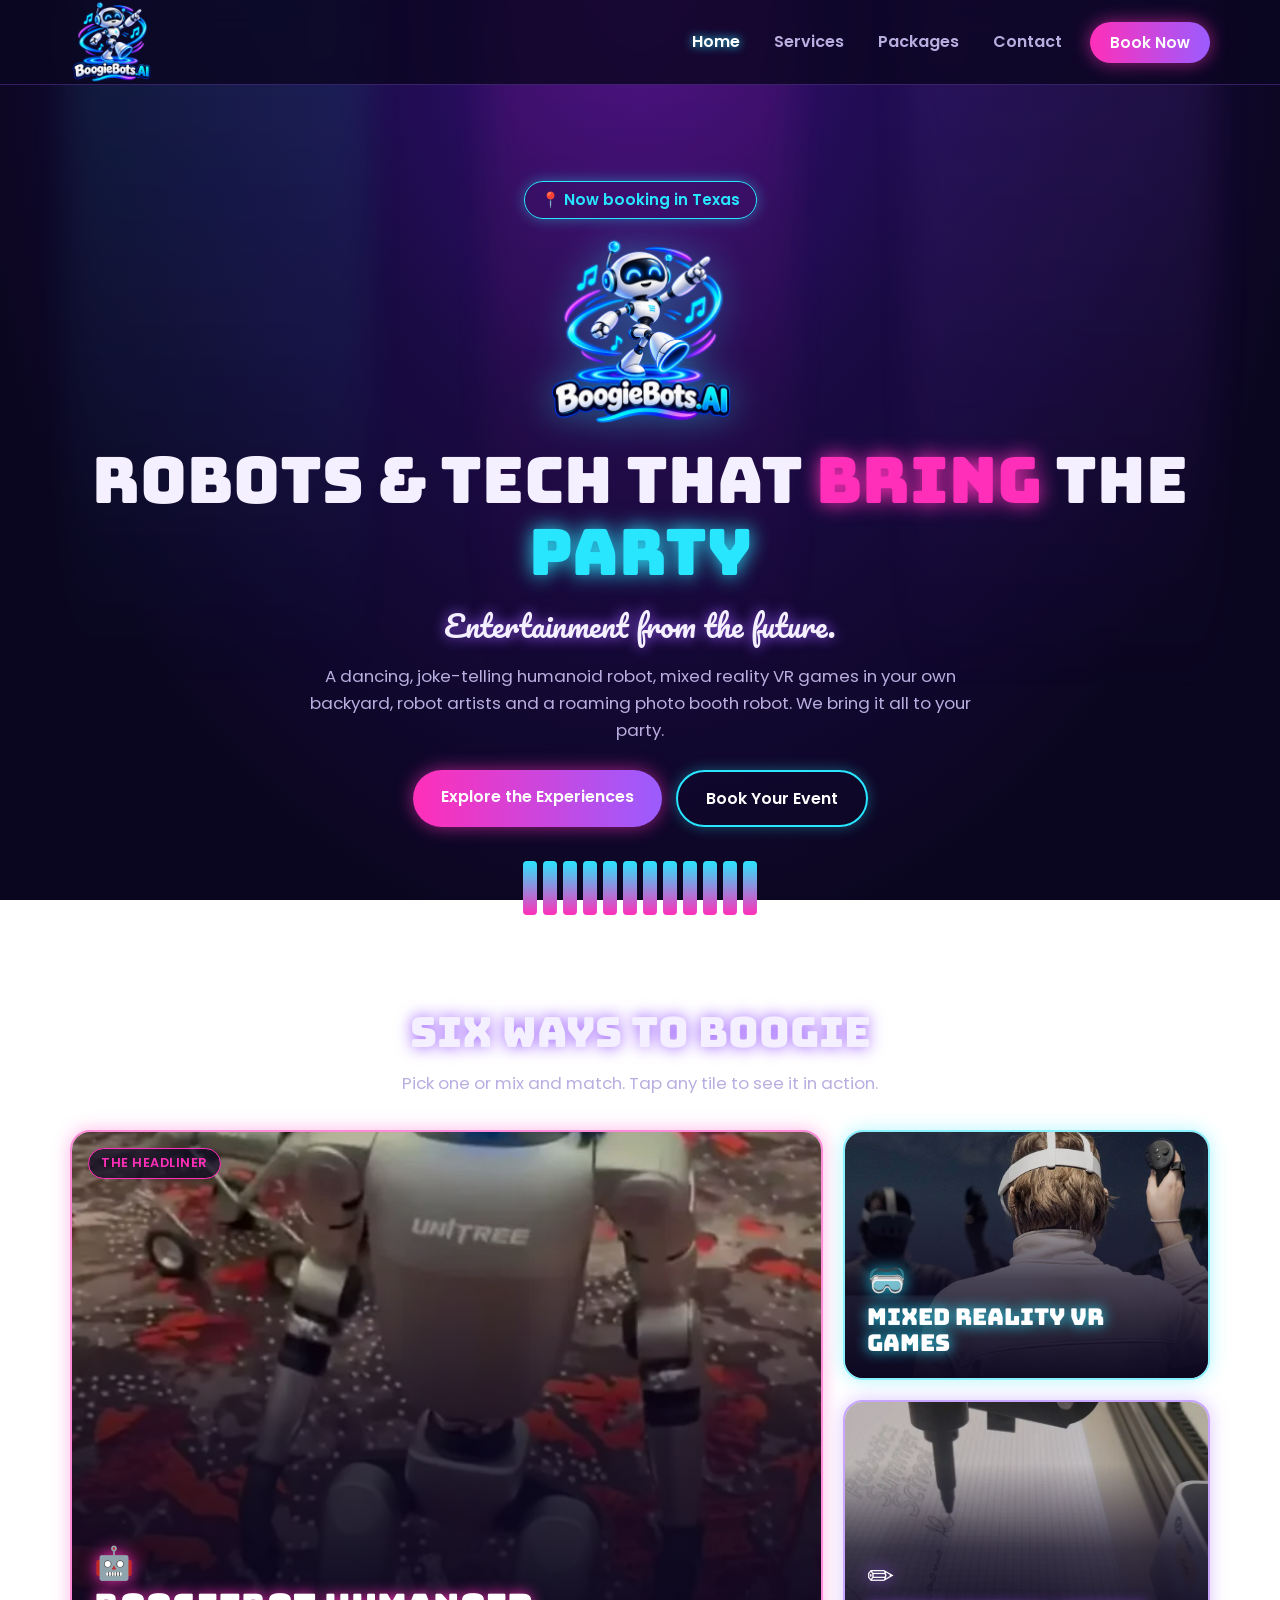
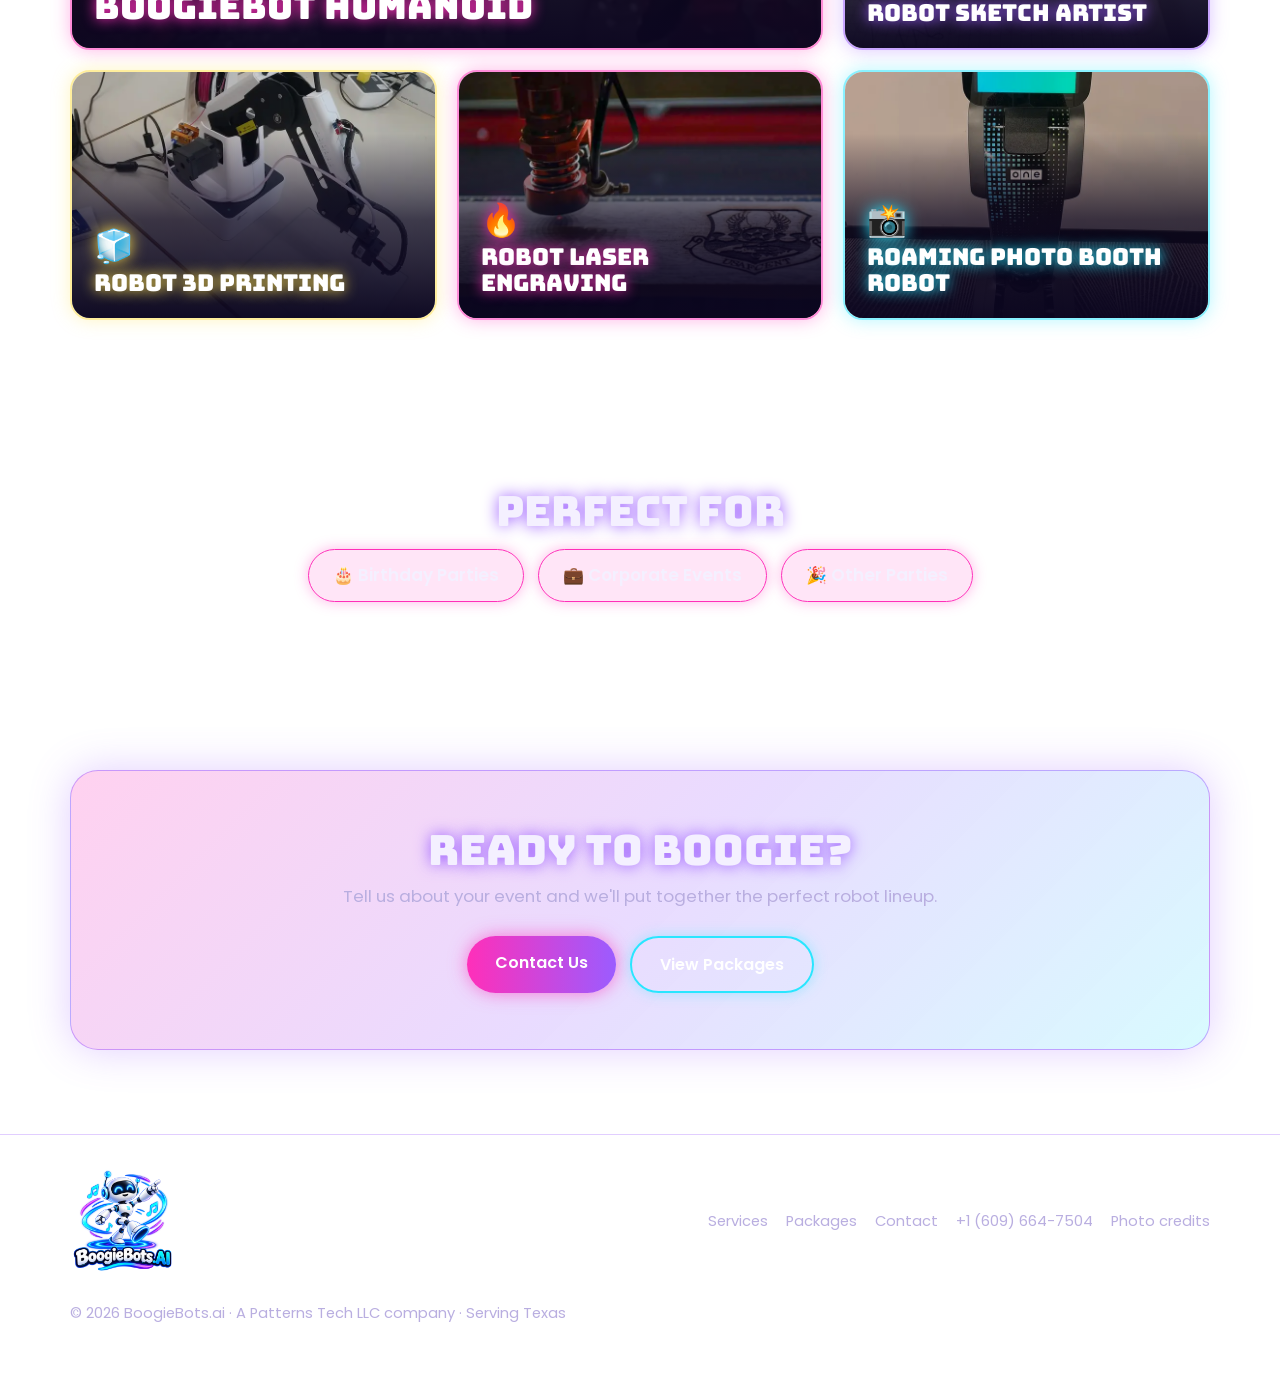
==== commit dc9d7664: "Add BoogieBots brand logo across site Co-authored-by: Copilot <223556219+Copilot@users.noreply.githu" ====
--- a/index.html
+++ b/index.html
@@ -13,13 +13,15 @@
   <link rel="preconnect" href="https://fonts.gstatic.com" crossorigin>
   <link href="https://fonts.googleapis.com/css2?family=Bungee&family=Pacifico&family=Poppins:wght@400;600&display=swap" rel="stylesheet">
   <link rel="stylesheet" href="/css/styles.css">
+  <link rel="icon" type="image/png" href="/assets/images/boogiebots-logo.png">
+  <link rel="apple-touch-icon" href="/assets/images/boogiebots-logo.png">
 </head>
 <body>
   <div class="beams" aria-hidden="true"><span></span><span></span><span></span></div>
 
   <header class="topbar">
     <div class="wrap">
-      <a class="logo" href="/">Boogie<span>Bots</span>.ai</a>
+      <a class="logo" href="/" aria-label="BoogieBots.ai home"><img src="/assets/images/boogiebots-logo.png" alt="BoogieBots.ai"></a>
       <button class="menu-toggle" aria-label="Menu" aria-expanded="false" aria-controls="site-nav"><span></span></button>
       <nav class="nav" id="site-nav" aria-label="Main">
         <a href="/" aria-current="page">Home</a>
@@ -34,6 +36,7 @@
   <main>
     <section class="hero">
       <p class="badge">&#128205; Now booking in Texas</p>
+      <img class="hero-logo" src="/assets/images/boogiebots-logo.png" alt="BoogieBots.ai dancing robot mascot" width="768" height="768">
       <h1>Robots &amp; Tech That <span class="glow-pink">Bring</span> the <span class="glow-cyan">Party</span></h1>
       <p class="script">Entertainment from the future.</p>
       <p class="sub">A dancing, joke-telling humanoid robot, mixed reality VR games in your own backyard, robot artists and a roaming photo booth robot. We bring it all to your party.</p>
@@ -143,7 +146,7 @@
 
   <footer>
     <div class="wrap">
-      <a class="logo" href="/">Boogie<span>Bots</span>.ai</a>
+      <a class="logo" href="/" aria-label="BoogieBots.ai home"><img src="/assets/images/boogiebots-logo.png" alt="BoogieBots.ai"></a>
       <nav aria-label="Footer">
         <a href="/services.html">Services</a>
         <a href="/packages.html">Packages</a>
--- a/css/styles.css
+++ b/css/styles.css
@@ -47,9 +47,9 @@
   background: rgba(11, 6, 32, .8); backdrop-filter: blur(10px);
   border-bottom: 1px solid rgba(155, 92, 255, .3);
 }
-.topbar .wrap { display: flex; align-items: center; justify-content: space-between; gap: 16px; min-height: 68px; }
-.logo { font-family: "Bungee", sans-serif; font-size: 1.35rem; text-decoration: none; white-space: nowrap; text-shadow: 0 0 12px var(--cyan); }
-.logo span { color: var(--pink); text-shadow: 0 0 12px var(--pink); }
+.topbar .wrap { display: flex; align-items: center; justify-content: space-between; gap: 16px; min-height: 84px; }
+.logo { display: inline-flex; align-items: center; flex: 0 0 auto; text-decoration: none; }
+.logo img { width: 82px; height: 82px; object-fit: contain; }
 .nav { display: flex; align-items: center; gap: 6px; }
 .nav a:not(.btn) {
   text-decoration: none; font-weight: 600; padding: 8px 14px; border-radius: 999px; color: var(--muted);
@@ -103,6 +103,7 @@
 
 /* Hero */
 .hero { text-align: center; padding: clamp(44px, 8vw, 96px) 20px 10px; }
+.hero-logo { width: clamp(132px, 18vw, 190px); height: auto; margin: 0 auto 18px; filter: drop-shadow(0 0 18px rgba(41, 230, 255, .4)); }
 .page-hero { text-align: center; padding: clamp(40px, 7vw, 80px) 20px 10px; }
 .page-hero h1 { font-size: clamp(1.9rem, 5.5vw, 3.4rem); }
 .eq { display: flex; justify-content: center; align-items: flex-end; gap: 6px; height: 54px; margin: 34px 0 0; }
@@ -277,6 +278,7 @@
 /* Footer */
 footer { border-top: 1px solid rgba(155, 92, 255, .3); padding: 34px 0 40px; color: var(--muted); font-size: .92rem; }
 footer .wrap { display: flex; flex-wrap: wrap; gap: 14px 28px; justify-content: space-between; align-items: center; }
+footer .logo img { width: 104px; height: 104px; }
 footer nav { display: flex; flex-wrap: wrap; gap: 6px 18px; }
 footer a { text-decoration: none; }
 footer a:hover { color: #fff; }
